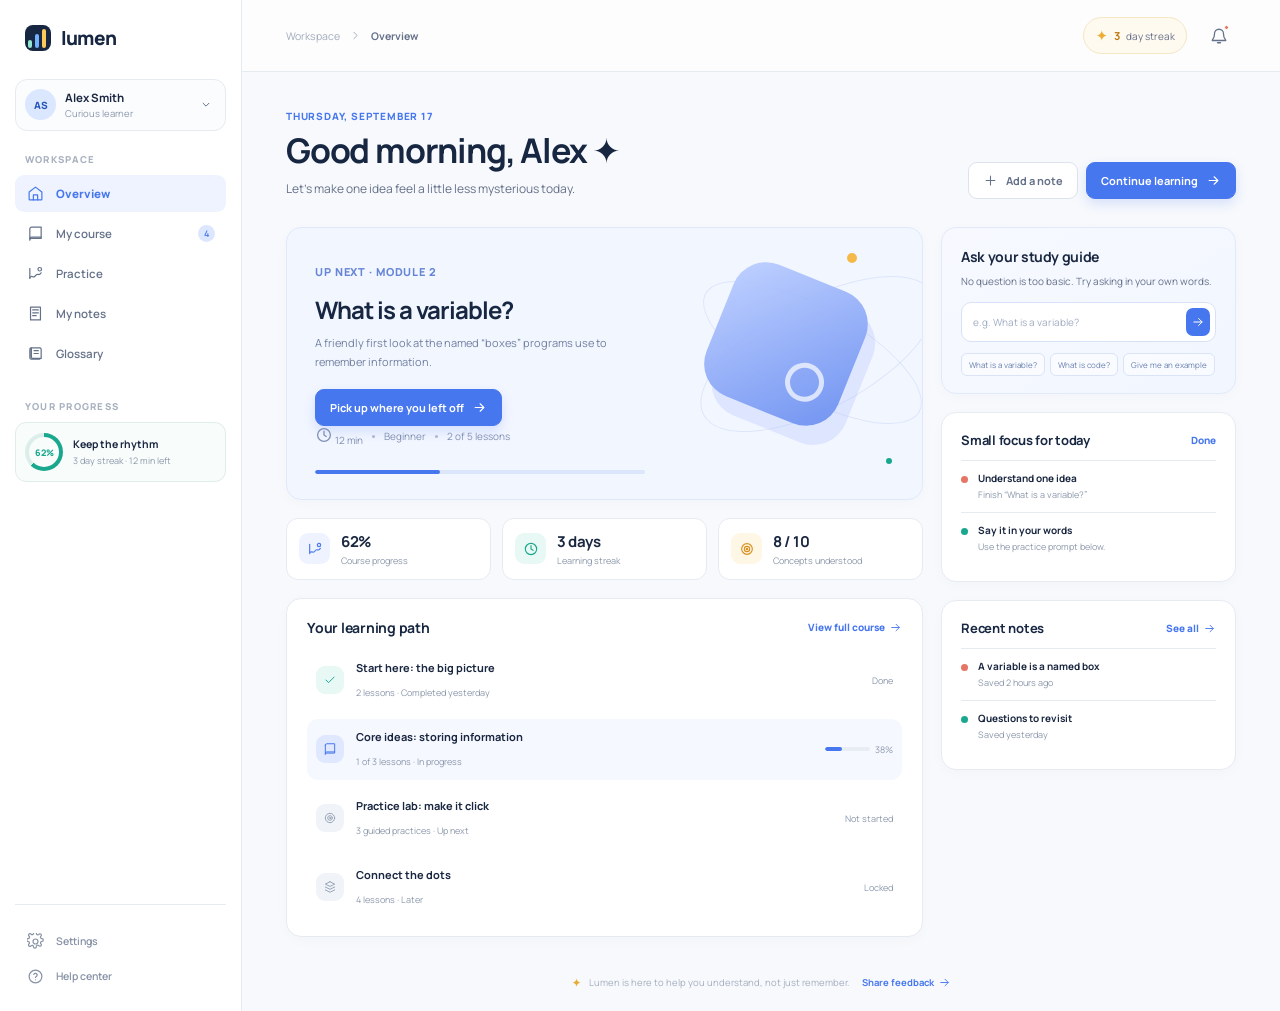
==== index.html @ 864f50c1 "Build beginner-first self study workspace Co-authored-by: arena-agent <297053741+arena-agent@users.n" ====
<!doctype html>
<html lang="en">
  <head>
    <meta charset="UTF-8" />
    <meta name="viewport" content="width=device-width, initial-scale=1.0" />
    <meta name="theme-color" content="#f7f9fc" />
    <title>Lumen — learn with a guide</title>
    <link rel="stylesheet" href="styles.css" />
  </head>
  <body>
    <div class="app-shell">
      <aside class="sidebar" aria-label="Main navigation">
        <div class="brand-row">
          <div class="brand-mark" aria-hidden="true"><span></span><span></span><span></span></div>
          <span class="brand-name">lumen</span>
        </div>

        <div class="profile-chip">
          <div class="avatar">AS</div>
          <div class="profile-copy"><strong>Alex Smith</strong><span>Curious learner</span></div>
          <button class="icon-button tiny" aria-label="Open profile menu"><svg viewBox="0 0 24 24" aria-hidden="true"><path d="m7 9 5 5 5-5"/></svg></button>
        </div>

        <p class="nav-label">Workspace</p>
        <nav class="primary-nav">
          <button class="nav-item active" data-view="home"><span class="nav-icon"><svg viewBox="0 0 24 24" aria-hidden="true"><path d="m3 10 9-7 9 7v10a1 1 0 0 1-1 1H4a1 1 0 0 1-1-1V10Z"/><path d="M9 21v-7h6v7"/></svg></span><span>Overview</span></button>
          <button class="nav-item" data-view="course"><span class="nav-icon"><svg viewBox="0 0 24 24" aria-hidden="true"><path d="M4 5.5A2.5 2.5 0 0 1 6.5 3H20v16H6.5A2.5 2.5 0 0 0 4 21.5v-16Z"/><path d="M4 19.5A2.5 2.5 0 0 1 6.5 17H20"/></svg></span><span>My course</span><span class="nav-count">4</span></button>
          <button class="nav-item" data-view="practice"><span class="nav-icon"><svg viewBox="0 0 24 24" aria-hidden="true"><path d="M4 19V5"/><path d="M4 18c3-5 5 2 8-3s5 2 8-4"/><circle cx="18" cy="6" r="2.5"/></svg></span><span>Practice</span></button>
          <button class="nav-item" data-view="notes"><span class="nav-icon"><svg viewBox="0 0 24 24" aria-hidden="true"><path d="M5 3h14v18H5z"/><path d="M8 7h8M8 11h8M8 15h5"/></svg></span><span>My notes</span></button>
          <button class="nav-item" data-view="glossary"><span class="nav-icon"><svg viewBox="0 0 24 24" aria-hidden="true"><path d="M6 4h12a2 2 0 0 1 2 2v13H8a2 2 0 0 1-2-2V4Z"/><path d="M6 17V4a2 2 0 0 0-2 2v12a2 2 0 0 0 2 2h12M10 8h6M10 12h6"/></svg></span><span>Glossary</span></button>
        </nav>

        <p class="nav-label lower-label">Your progress</p>
        <div class="sidebar-progress">
          <div class="progress-ring small-ring"><span>62%</span></div>
          <div><strong>Keep the rhythm</strong><p>3 day streak · 12 min left</p></div>
        </div>

        <div class="sidebar-bottom">
          <button class="nav-item quiet"><span class="nav-icon"><svg viewBox="0 0 24 24" aria-hidden="true"><path d="M12 15.5a3.5 3.5 0 1 0 0-7 3.5 3.5 0 0 0 0 7Z"/><path d="m19.4 15 .1.1a2 2 0 1 1-2.8 2.8l-.1-.1a2 2 0 0 0-3.4 1.4v.3a2 2 0 1 1-4 0v-.2A2 2 0 0 0 5.8 18l-.1.1a2 2 0 1 1-2.8-2.8L3 15.2A2 2 0 0 0 1.6 12h-.1a2 2 0 1 1 0-4h.2A2 2 0 0 0 3 4.6l-.1-.1A2 2 0 1 1 5.7 1.7l.1.1A2 2 0 0 0 9.2.4V.3a2 2 0 1 1 4 0v.2A2 2 0 0 0 16.6 2l.1-.1a2 2 0 1 1 2.8 2.8l-.1.1A2 2 0 0 0 20.8 8h.2a2 2 0 1 1 0 4h-.2a2 2 0 0 0-1.4 3Z"/></svg></span><span>Settings</span></button>
          <button class="nav-item quiet"><span class="nav-icon"><svg viewBox="0 0 24 24" aria-hidden="true"><circle cx="12" cy="12" r="9"/><path d="M9.6 9a2.5 2.5 0 0 1 4.8 1c0 1.7-2.4 2-2.4 3.3M12 16.6h.01"/></svg></span><span>Help center</span></button>
        </div>
      </aside>

      <main class="main-content">
        <header class="topbar">
          <div class="mobile-brand"><div class="brand-mark" aria-hidden="true"><span></span><span></span><span></span></div><span class="brand-name">lumen</span></div>
          <div class="breadcrumb" id="breadcrumb"><span>Workspace</span><svg viewBox="0 0 24 24" aria-hidden="true"><path d="m9 18 6-6-6-6"/></svg><strong>Overview</strong></div>
          <div class="top-actions">
            <button class="streak-pill" title="Your current streak"><span class="fire">✦</span><strong>3</strong><span>day streak</span></button>
            <button class="icon-button" aria-label="Notifications" id="notificationBtn"><svg viewBox="0 0 24 24" aria-hidden="true"><path d="M18 9a6 6 0 0 0-12 0c0 7-3 7-3 9h18c0-2-3-2-3-9ZM10 21h4"/></svg><i></i></button>
            <button class="mobile-menu icon-button" aria-label="Open navigation"><svg viewBox="0 0 24 24" aria-hidden="true"><path d="M4 6h16M4 12h16M4 18h16"/></svg></button>
          </div>
        </header>

        <div id="viewRoot"></div>

        <footer class="footer-note"><span class="sparkle">✦</span><span>Lumen is here to help you understand, not just remember.</span><button class="text-button" id="feedbackBtn">Share feedback <svg viewBox="0 0 24 24" aria-hidden="true"><path d="m5 12h14m-6-6 6 6-6 6"/></svg></button></footer>
      </main>
    </div>

    <div class="toast" id="toast" role="status" aria-live="polite"></div>
    <div class="modal-backdrop" id="modalBackdrop" aria-hidden="true">
      <section class="modal" role="dialog" aria-modal="true" aria-labelledby="modalTitle">
        <button class="modal-close icon-button" id="modalClose" aria-label="Close dialog"><svg viewBox="0 0 24 24" aria-hidden="true"><path d="m6 6 12 12M18 6 6 18"/></svg></button>
        <div id="modalContent"></div>
      </section>
    </div>
    <script src="app.js"></script>
  </body>
</html>
---- styles.css ----
@import url('https://fonts.googleapis.com/css2?family=DM+Mono:wght@400;500&family=Manrope:wght@400;500;600;700;800&display=swap');

:root {
  --ink: #1a2740;
  --ink-soft: #657189;
  --muted: #8c98ab;
  --line: #e6ebf2;
  --line-strong: #dce3ec;
  --paper: #ffffff;
  --canvas: #f7f9fc;
  --navy: #172641;
  --blue: #4777ef;
  --blue-soft: #eef3ff;
  --teal: #19a88d;
  --teal-soft: #e8f8f4;
  --yellow: #f5b949;
  --yellow-soft: #fff7e6;
  --coral: #e57564;
  --coral-soft: #fff0ed;
  --shadow: 0 13px 40px rgba(30, 48, 84, .07);
}

* { box-sizing: border-box; }
html { min-width: 320px; scroll-behavior: smooth; }
body { margin: 0; color: var(--ink); background: var(--canvas); font-family: 'Manrope', system-ui, -apple-system, BlinkMacSystemFont, 'Segoe UI', sans-serif; -webkit-font-smoothing: antialiased; }
button, input, textarea { font: inherit; }
button { color: inherit; }
button:focus-visible, input:focus-visible, textarea:focus-visible { outline: 3px solid rgba(71, 119, 239, .28); outline-offset: 2px; }
svg { width: 18px; height: 18px; fill: none; stroke: currentColor; stroke-linecap: round; stroke-linejoin: round; stroke-width: 1.7; }

.app-shell { display: flex; min-height: 100vh; }
.sidebar { width: 242px; min-width: 242px; border-right: 1px solid var(--line); background: var(--paper); padding: 25px 15px 18px; display: flex; flex-direction: column; }
.brand-row, .mobile-brand { display: flex; align-items: center; gap: 10px; }
.brand-row { padding: 0 10px; margin-bottom: 28px; }
.brand-mark { width: 26px; height: 26px; display: flex; align-items: end; gap: 3px; padding: 3px; border-radius: 8px; background: var(--navy); }
.brand-mark span { width: 4px; border-radius: 3px; background: #94e4d2; display: block; }
.brand-mark span:nth-child(1) { height: 8px; }
.brand-mark span:nth-child(2) { height: 14px; background: #70b0ff; }
.brand-mark span:nth-child(3) { height: 19px; background: #ffc85a; }
.brand-name { font-size: 19px; font-weight: 800; letter-spacing: -.8px; color: var(--navy); }
.profile-chip { display: flex; align-items: center; gap: 9px; padding: 9px 9px 10px; margin-bottom: 22px; border: 1px solid var(--line); border-radius: 12px; background: #fbfcfe; }
.avatar { display: grid; place-items: center; flex: 0 0 31px; height: 31px; border-radius: 50%; color: #2655b9; font-size: 10px; font-weight: 800; background: #dbe7ff; }
.profile-copy { display: grid; gap: 2px; flex: 1; min-width: 0; }
.profile-copy strong { font-size: 11.5px; white-space: nowrap; }
.profile-copy span { color: var(--muted); font-size: 9.5px; }
.icon-button { width: 35px; height: 35px; display: inline-grid; place-items: center; padding: 0; border: 1px solid var(--line); border-radius: 10px; color: var(--ink-soft); background: var(--paper); cursor: pointer; transition: .2s ease; }
.icon-button:hover { color: var(--blue); border-color: #b9caf2; background: var(--blue-soft); }
.icon-button.tiny { width: 21px; height: 21px; border: 0; background: transparent; }
.icon-button.tiny svg { width: 14px; }
.nav-label { margin: 0 10px 9px; color: #a7b0bf; font-size: 9.5px; font-weight: 800; letter-spacing: .13em; text-transform: uppercase; }
.lower-label { margin-top: 28px; }
.primary-nav { display: grid; gap: 3px; }
.nav-item { width: 100%; display: flex; align-items: center; gap: 11px; border: 0; border-radius: 9px; padding: 10px 11px; background: transparent; color: var(--ink-soft); cursor: pointer; font-size: 11.5px; font-weight: 600; text-align: left; transition: .2s ease; }
.nav-item:hover { color: var(--ink); background: #f4f7fb; }
.nav-item.active { color: var(--blue); background: var(--blue-soft); font-weight: 800; }
.nav-icon { display: inline-grid; place-items: center; width: 19px; color: currentColor; }
.nav-icon svg { width: 17px; height: 17px; }
.nav-count { margin-left: auto; padding: 2px 6px; border-radius: 100px; color: var(--blue); background: #dce7ff; font-size: 9px; }
.sidebar-progress { display: flex; align-items: center; gap: 10px; padding: 10px 9px; border: 1px solid #e0eee9; border-radius: 11px; background: #f8fcfb; }
.sidebar-progress strong { display: block; margin-bottom: 3px; font-size: 10.5px; }
.sidebar-progress p { margin: 0; color: var(--muted); font-size: 9px; }
.progress-ring { display: grid; place-items: center; flex: 0 0 auto; border-radius: 50%; background: conic-gradient(var(--teal) 62%, #dceee9 0); position: relative; }
.progress-ring::after { content: ''; position: absolute; inset: 4px; border-radius: 50%; background: #f8fcfb; }
.progress-ring span { z-index: 1; color: var(--teal); font-size: 9px; font-weight: 800; }
.small-ring { width: 38px; height: 38px; }
.sidebar-bottom { display: grid; gap: 2px; margin-top: auto; padding-top: 20px; border-top: 1px solid var(--line); }
.nav-item.quiet { padding-block: 8px; color: #8792a5; font-size: 10.5px; }

.main-content { min-width: 0; flex: 1; }
.topbar { height: 72px; padding: 0 44px; border-bottom: 1px solid var(--line); background: rgba(255,255,255,.74); display: flex; align-items: center; justify-content: space-between; }
.mobile-brand { display: none; }
.breadcrumb { display: flex; align-items: center; gap: 9px; color: #a0abba; font-size: 10.5px; }
.breadcrumb svg { width: 13px; height: 13px; }
.breadcrumb strong { color: var(--ink-soft); font-weight: 700; }
.top-actions { display: flex; align-items: center; gap: 14px; }
.streak-pill { display: flex; align-items: center; gap: 6px; padding: 7px 11px; border: 1px solid #f5e6c4; border-radius: 100px; color: var(--ink-soft); background: #fffaf0; font-size: 10px; cursor: pointer; }
.streak-pill strong { color: #bc7a14; font-size: 11px; }
.fire { color: #edae36; font-size: 15px; }
.top-actions .icon-button { position: relative; border: 0; background: transparent; }
.top-actions .icon-button i { position: absolute; top: 7px; right: 7px; width: 5px; height: 5px; border-radius: 50%; border: 1.5px solid var(--paper); background: var(--coral); }
.mobile-menu { display: none !important; }

#viewRoot { width: 100%; max-width: 1450px; margin: 0 auto; padding: 37px 44px 10px; }
.page-head { display: flex; align-items: end; justify-content: space-between; gap: 20px; margin-bottom: 28px; }
.eyebrow { margin: 0 0 8px; color: var(--blue); font-size: 10px; font-weight: 800; letter-spacing: .08em; text-transform: uppercase; }
h1 { margin: 0; color: var(--navy); font-size: clamp(26px, 3vw, 34px); letter-spacing: -1.2px; line-height: 1.15; }
.subhead { margin: 9px 0 0; color: var(--ink-soft); font-size: 12px; line-height: 1.7; }
.page-actions { display: flex; gap: 8px; }
.btn { display: inline-flex; align-items: center; justify-content: center; gap: 8px; padding: 10px 14px; border: 1px solid var(--line-strong); border-radius: 9px; color: var(--ink-soft); background: var(--paper); cursor: pointer; font-size: 11px; font-weight: 700; transition: .2s ease; }
.btn svg { width: 15px; height: 15px; }
.btn:hover { border-color: #b9caf2; color: var(--blue); background: var(--blue-soft); }
.btn.primary { color: #fff; border-color: var(--blue); background: var(--blue); box-shadow: 0 5px 12px rgba(71,119,239,.18); }
.btn.primary:hover { border-color: #3563d3; background: #3563d3; color: #fff; }
.btn.teal { color: #fff; border-color: var(--teal); background: var(--teal); }
.btn.small { padding: 8px 11px; font-size: 10px; }

.dashboard-grid { display: grid; grid-template-columns: minmax(0, 1fr) 295px; gap: 18px; align-items: start; }
.main-column, .side-column { min-width: 0; display: grid; gap: 18px; }
.panel { border: 1px solid var(--line); border-radius: 15px; background: var(--paper); box-shadow: 0 3px 14px rgba(30, 48, 84, .025); }
.continue-card { min-height: 235px; display: flex; position: relative; overflow: hidden; padding: 25px 28px; background: #f2f6ff; border-color: #e0e9fc; }
.continue-copy { position: relative; z-index: 1; max-width: 57%; }
.continue-copy .eyebrow { color: #6686d5; margin-bottom: 14px; }
.continue-copy h2 { max-width: 390px; margin: 0; color: var(--navy); font-size: 24px; letter-spacing: -1px; line-height: 1.2; }
.continue-copy p { max-width: 370px; margin: 10px 0 18px; color: #7180a0; font-size: 11px; line-height: 1.65; }
.lesson-meta { display: flex; flex-wrap: wrap; align-items: center; gap: 9px; color: #8090b3; font-size: 10px; }
.lesson-meta .dot { width: 3px; height: 3px; border-radius: 50%; background: #aab8d4; }
.continue-art { position: absolute; right: 0; top: 0; bottom: 0; width: 40%; overflow: hidden; }
.continue-art .orbit { position: absolute; border: 1px solid rgba(92, 131, 215, .14); border-radius: 50%; transform: rotate(-28deg); }
.orbit.one { width: 260px; height: 110px; right: -26px; top: 71px; }
.orbit.two { width: 245px; height: 91px; right: -13px; top: 79px; transform: rotate(29deg); }
.continue-art .shape { position: absolute; width: 142px; height: 142px; top: 45px; right: 65px; border-radius: 35px; background: linear-gradient(135deg, #b7caff 8%, #688df1 100%); opacity: .93; transform: rotate(22deg); box-shadow: 14px 15px 0 rgba(152, 177, 250, .24); }
.continue-art .shape::after { content: ''; position: absolute; width: 29px; height: 29px; right: 20px; bottom: 23px; border: 5px solid #f2f6ff; border-radius: 50%; opacity: .8; }
.continue-art .dot { position: absolute; border-radius: 50%; background: var(--yellow); }
.continue-art .dot.a { width: 10px; height: 10px; top: 25px; right: 65px; }
.continue-art .dot.b { width: 6px; height: 6px; bottom: 35px; right: 30px; background: var(--teal); }
.progress-bar { height: 4px; margin-top: 23px; overflow: hidden; border-radius: 9px; background: #dce6fb; }
.progress-bar span { display: block; width: 38%; height: 100%; border-radius: inherit; background: var(--blue); }

.section-heading { display: flex; align-items: center; justify-content: space-between; margin-bottom: 13px; }
.section-heading h2 { margin: 0; color: var(--navy); font-size: 14px; letter-spacing: -.25px; }
.section-heading .text-button { font-size: 10px; }
.text-button { display: inline-flex; align-items: center; gap: 4px; padding: 0; border: 0; color: var(--blue); background: transparent; cursor: pointer; font-size: 10px; font-weight: 800; }
.text-button:hover { color: #254da9; }
.text-button svg { width: 13px; height: 13px; }
.stat-row { display: grid; grid-template-columns: repeat(3, 1fr); gap: 11px; }
.stat-card { display: flex; align-items: center; gap: 11px; padding: 12px; border: 1px solid var(--line); border-radius: 12px; background: var(--paper); }
.stat-icon { width: 31px; height: 31px; display: grid; place-items: center; flex: 0 0 auto; border-radius: 9px; color: var(--blue); background: var(--blue-soft); }
.stat-icon svg { width: 16px; height: 16px; }
.stat-card:nth-child(2) .stat-icon { color: var(--teal); background: var(--teal-soft); }
.stat-card:nth-child(3) .stat-icon { color: #d69121; background: var(--yellow-soft); }
.stat-card strong { display: block; font-size: 15px; letter-spacing: -.4px; }
.stat-card span { display: block; margin-top: 2px; color: var(--muted); font-size: 9px; }

.path-panel { padding: 19px 20px 18px; }
.module-list { display: grid; gap: 8px; }
.module-row { display: flex; align-items: center; gap: 12px; padding: 10px 9px; border-radius: 11px; transition: .2s ease; cursor: pointer; }
.module-row:hover { background: #f7f9fc; }
.module-row.current { background: #f6f8ff; }
.module-marker { width: 28px; height: 28px; display: grid; place-items: center; flex: 0 0 auto; border-radius: 9px; color: #98a4b8; background: #f0f3f7; }
.module-marker svg { width: 14px; height: 14px; }
.module-row.complete .module-marker { color: var(--teal); background: var(--teal-soft); }
.module-row.current .module-marker { color: var(--blue); background: #dfe8ff; }
.module-info { min-width: 0; flex: 1; }
.module-info strong { display: block; margin-bottom: 4px; font-size: 11px; }
.module-info span { color: var(--muted); font-size: 9px; }
.module-state { display: flex; align-items: center; gap: 5px; color: var(--muted); font-size: 9px; }
.module-state .mini-line { width: 45px; height: 4px; overflow: hidden; border-radius: 5px; background: #e8edf4; }
.module-state .mini-line span { display: block; height: 100%; border-radius: inherit; background: var(--blue); }

.ask-card { padding: 19px 19px 17px; border-color: #e2e9fa; background: linear-gradient(145deg, #f7f9ff, #f1f6ff); }
.ask-card h2 { margin: 0; font-size: 14px; letter-spacing: -.35px; }
.ask-card p { margin: 7px 0 13px; color: var(--ink-soft); font-size: 10px; line-height: 1.6; }
.ask-form { display: flex; align-items: center; gap: 7px; padding: 5px 5px 5px 11px; border: 1px solid #d8e2f7; border-radius: 10px; background: var(--paper); }
.ask-form input { width: 100%; min-width: 0; padding: 4px 0; border: 0; outline: 0; color: var(--ink); background: transparent; font-size: 10px; }
.ask-form input::placeholder { color: #a0acc1; }
.ask-form button { width: 28px; height: 28px; display: grid; place-items: center; padding: 0; border: 0; border-radius: 7px; color: #fff; background: var(--blue); cursor: pointer; }
.ask-form button svg { width: 14px; height: 14px; }
.suggested { display: flex; flex-wrap: wrap; gap: 5px; margin-top: 11px; }
.suggested button { padding: 5px 7px; border: 1px solid #dbe4f7; border-radius: 6px; color: #6980ae; background: rgba(255,255,255,.5); cursor: pointer; font-size: 8px; }
.suggested button:hover { border-color: #b9caf2; color: var(--blue); }

.focus-panel { padding: 18px 19px; }
.focus-panel .section-heading { margin-bottom: 11px; }
.focus-panel .section-heading h2 { font-size: 13px; }
.focus-item { display: flex; gap: 10px; padding: 10px 0; border-top: 1px solid var(--line); }
.focus-item:first-of-type { border-top: 0; }
.focus-bullet { width: 7px; height: 7px; flex: 0 0 auto; margin-top: 5px; border-radius: 50%; background: var(--coral); }
.focus-item:nth-of-type(3) .focus-bullet { background: var(--teal); }
.focus-item strong { display: block; font-size: 10px; }
.focus-item p { margin: 3px 0 0; color: var(--muted); font-size: 9px; line-height: 1.5; }

.footer-note { display: flex; align-items: center; justify-content: center; gap: 7px; margin: 27px 0 20px; color: #a4afbf; font-size: 9.5px; }
.sparkle { color: #e9ab35; font-size: 12px; }
.footer-note .text-button { margin-left: 6px; font-size: 9.5px; font-weight: 700; }

/* Course view */
.course-overview { display: grid; grid-template-columns: minmax(0, 1fr) 255px; gap: 18px; }
.course-hero { display: flex; flex-direction: column; justify-content: space-between; min-height: 183px; padding: 24px 27px; overflow: hidden; position: relative; background: var(--navy); border: 0; }
.course-hero::after { content: ''; position: absolute; width: 270px; height: 270px; top: -135px; right: -46px; border: 1px solid rgba(171, 199, 255, .15); border-radius: 50%; box-shadow: 0 0 0 28px rgba(171,199,255,.045), 0 0 0 57px rgba(171,199,255,.035); }
.course-hero h2 { position: relative; z-index: 1; max-width: 410px; margin: 0; color: #fff; font-size: 23px; letter-spacing: -.8px; }
.course-hero p { position: relative; z-index: 1; max-width: 440px; margin: 9px 0 0; color: #b0bdd4; font-size: 10.5px; line-height: 1.65; }
.course-hero .eyebrow { position: relative; z-index: 1; color: #a7c0ff; }
.course-hero .progress-bar { position: relative; z-index: 1; width: 225px; margin: 19px 0 0; background: #33425f; }
.course-hero .progress-bar span { width: 62%; background: #78d8c1; }
.course-hero .course-percent { position: absolute; z-index: 1; bottom: 25px; right: 27px; color: #a8b8d3; font-family: 'DM Mono', monospace; font-size: 11px; }
.course-stats { display: grid; gap: 9px; }
.course-stat { display: flex; align-items: center; justify-content: space-between; padding: 14px 15px; }
.course-stat span { color: var(--muted); font-size: 9.5px; }
.course-stat strong { display: block; margin-top: 3px; font-size: 14px; }
.course-stat svg { width: 17px; height: 17px; color: var(--blue); }
.course-stat:nth-child(2) svg { color: var(--teal); }
.course-map { margin-top: 18px; padding: 21px; }
.course-map .section-heading { margin-bottom: 18px; }
.map-module { position: relative; display: grid; grid-template-columns: 36px minmax(0,1fr) auto; align-items: center; gap: 13px; min-height: 75px; padding: 12px 14px; border-top: 1px solid var(--line); cursor: pointer; }
.map-module:first-of-type { border-top: 0; }
.map-module:hover { background: #fbfcfe; }
.map-number { width: 30px; height: 30px; display: grid; place-items: center; border-radius: 50%; color: #9da8b9; background: #f1f4f8; font-size: 10px; font-weight: 800; }
.map-module.done .map-number { color: var(--teal); background: var(--teal-soft); }
.map-module.active .map-number { color: var(--blue); background: var(--blue-soft); box-shadow: 0 0 0 4px #f3f6ff; }
.map-module strong { display: block; font-size: 11px; }
.map-module p { margin: 4px 0 0; color: var(--muted); font-size: 9px; }
.map-module .module-tag { padding: 5px 7px; border-radius: 6px; color: var(--muted); background: #f5f7fa; font-size: 8px; }
.map-module.done .module-tag { color: #238773; background: var(--teal-soft); }
.map-module.active .module-tag { color: var(--blue); background: var(--blue-soft); }

/* Practice */
.practice-grid { display: grid; grid-template-columns: minmax(0, 1fr) 295px; gap: 18px; align-items: start; }
.practice-intro { padding: 24px 26px; min-height: 151px; background: linear-gradient(120deg, #f0fbf8, #f7fcfb); border-color: #dff0eb; }
.practice-intro h2 { margin: 0; font-size: 20px; letter-spacing: -.7px; }
.practice-intro p { max-width: 510px; margin: 8px 0 17px; color: var(--ink-soft); font-size: 10.5px; line-height: 1.65; }
.practice-intro .session-badge { display: inline-flex; align-items: center; gap: 6px; color: #238773; font-size: 10px; font-weight: 800; }
.session-badge span { width: 7px; height: 7px; border-radius: 50%; background: var(--teal); }
.practice-list { padding: 19px 20px; }
.training-card { display: flex; gap: 13px; align-items: center; padding: 15px 5px; border-top: 1px solid var(--line); }
.training-card:first-of-type { border-top: 0; }
.training-icon { width: 38px; height: 38px; display: grid; place-items: center; flex: 0 0 auto; border-radius: 11px; color: var(--blue); background: var(--blue-soft); }
.training-card:nth-child(3) .training-icon { color: #d69121; background: var(--yellow-soft); }
.training-card:nth-child(4) .training-icon { color: var(--coral); background: var(--coral-soft); }
.training-icon svg { width: 18px; height: 18px; }
.training-copy { flex: 1; min-width: 0; }
.training-copy strong { display: block; font-size: 11px; }
.training-copy p { margin: 4px 0 0; color: var(--muted); font-size: 9px; }
.training-card .btn { white-space: nowrap; }
.practice-side { display: grid; gap: 18px; }
.week-card, .tip-card { padding: 19px; }
.week-card .section-heading { margin-bottom: 16px; }
.week-days { display: flex; justify-content: space-between; }
.week-day { display: grid; justify-items: center; gap: 7px; color: var(--muted); font-size: 8px; }
.week-day b { width: 25px; height: 25px; display: grid; place-items: center; border-radius: 50%; color: var(--ink-soft); background: #f2f4f8; font-size: 9px; }
.week-day.done b { color: #258b78; background: var(--teal-soft); }
.week-day.today b { color: #fff; background: var(--blue); box-shadow: 0 0 0 4px #e8eeff; }
.week-day.today { color: var(--blue); font-weight: 800; }
.tip-card { background: #fffaf0; border-color: #f7ebd0; }
.tip-card .tip-label { color: #d29120; font-size: 9px; font-weight: 800; text-transform: uppercase; letter-spacing: .1em; }
.tip-card p { margin: 9px 0 0; color: #806a45; font-size: 10px; line-height: 1.6; }

/* Notes and glossary */
.resource-layout { display: grid; grid-template-columns: minmax(0, 1fr) 295px; gap: 18px; align-items: start; }
.notes-panel { padding: 20px 21px; }
.notes-toolbar { display: flex; align-items: center; justify-content: space-between; gap: 12px; padding-bottom: 16px; border-bottom: 1px solid var(--line); }
.search-field { display: flex; align-items: center; gap: 7px; min-width: 190px; padding: 8px 10px; border: 1px solid var(--line); border-radius: 8px; color: var(--muted); background: #fbfcfe; }
.search-field svg { width: 14px; height: 14px; }
.search-field input { width: 100%; border: 0; outline: 0; background: transparent; color: var(--ink); font-size: 10px; }
.note-entry { padding: 18px 5px; border-bottom: 1px solid var(--line); cursor: pointer; }
.note-entry:last-child { border-bottom: 0; }
.note-entry:hover h3 { color: var(--blue); }
.note-entry .note-tag { display: inline-block; margin-bottom: 8px; padding: 4px 6px; border-radius: 5px; color: #6880aa; background: var(--blue-soft); font-size: 8px; font-weight: 800; }
.note-entry h3 { margin: 0; font-size: 13px; transition: .2s ease; }
.note-entry p { margin: 6px 0 0; color: var(--ink-soft); font-size: 10px; line-height: 1.65; }
.note-entry small { display: block; margin-top: 9px; color: var(--muted); font-size: 8px; }
.resource-side { display: grid; gap: 18px; }
.mini-card { padding: 18px 19px; }
.mini-card h2 { margin: 0; font-size: 13px; }
.mini-card p { color: var(--ink-soft); font-size: 10px; line-height: 1.6; }
.checklist { display: grid; gap: 9px; margin-top: 14px; }
.check-row { display: flex; gap: 8px; align-items: center; color: var(--ink-soft); font-size: 10px; }
.check-row i { width: 15px; height: 15px; display: grid; place-items: center; border: 1px solid var(--line-strong); border-radius: 4px; color: transparent; font-style: normal; }
.check-row.done i { border-color: #b8e6dc; color: var(--teal); background: var(--teal-soft); }
.glossary-list { display: grid; grid-template-columns: repeat(2, minmax(0,1fr)); gap: 10px; }
.term-card { min-height: 95px; padding: 15px; border: 1px solid var(--line); border-radius: 11px; background: #fff; cursor: pointer; transition: .2s ease; }
.term-card:hover { transform: translateY(-2px); border-color: #bdd0fa; box-shadow: var(--shadow); }
.term-card h3 { margin: 0; color: var(--navy); font-size: 12px; }
.term-card p { margin: 7px 0 0; color: var(--ink-soft); font-size: 9.5px; line-height: 1.55; }
.term-card .term-type { display: block; margin-top: 9px; color: #a0aabd; font-family: 'DM Mono', monospace; font-size: 8px; }

/* Lesson */
.lesson-page { max-width: 1050px; margin: 0 auto; }
.lesson-top { display: flex; align-items: center; justify-content: space-between; margin-bottom: 25px; }
.back-link { display: inline-flex; align-items: center; gap: 6px; border: 0; color: var(--ink-soft); background: transparent; cursor: pointer; font-size: 10px; font-weight: 700; }
.back-link:hover { color: var(--blue); }
.back-link svg { width: 14px; height: 14px; }
.lesson-progress { display: flex; align-items: center; gap: 9px; color: var(--muted); font-size: 9px; }
.lesson-progress .progress-bar { width: 105px; height: 5px; margin: 0; background: #e5eaf2; }
.lesson-progress .progress-bar span { width: 42%; }
.lesson-heading { max-width: 710px; margin: 0 auto 26px; }
.lesson-heading .eyebrow { color: var(--teal); }
.lesson-heading h1 { font-size: 31px; }
.lesson-heading .subhead { font-size: 12px; }
.lesson-layout { display: grid; grid-template-columns: minmax(0, 1fr) 245px; gap: 19px; align-items: start; }
.lesson-content { padding: 26px 30px 31px; }
.concept-callout { display: flex; gap: 13px; padding: 15px 16px; border: 1px solid #dae9ff; border-radius: 11px; background: #f5f8ff; }
.callout-icon { width: 29px; height: 29px; display: grid; place-items: center; flex: 0 0 auto; border-radius: 8px; color: var(--blue); background: #dce7ff; }
.callout-icon svg { width: 15px; height: 15px; }
.concept-callout strong { display: block; margin-bottom: 4px; color: #365da9; font-size: 11px; }
.concept-callout p { margin: 0; color: #6d80ac; font-size: 10px; line-height: 1.6; }
.lesson-content h2 { margin: 27px 0 9px; font-size: 18px; letter-spacing: -.5px; }
.lesson-content h3 { margin: 22px 0 8px; font-size: 13px; }
.lesson-content > p { margin: 0; color: var(--ink-soft); font-size: 11px; line-height: 1.8; }
.analogy-box { margin: 15px 0 20px; padding: 17px 18px; border-left: 3px solid var(--yellow); border-radius: 0 10px 10px 0; background: var(--yellow-soft); }
.analogy-box strong { color: #a97018; font-size: 11px; }
.analogy-box p { margin: 5px 0 0; color: #806a45; font-size: 10.5px; line-height: 1.65; }
.code-example { overflow: hidden; margin-top: 13px; border-radius: 10px; background: #1d2b44; }
.code-top { display: flex; align-items: center; gap: 5px; padding: 9px 12px; border-bottom: 1px solid #34445f; color: #92a0b8; font-size: 9px; }
.code-top i { width: 6px; height: 6px; border-radius: 50%; background: #ff7c69; }
.code-top i:nth-child(2) { background: #f5c05a; }
.code-top i:nth-child(3) { background: #73d5b8; margin-right: 4px; }
.code-example pre { margin: 0; padding: 16px; overflow-x: auto; color: #dce6fa; font-family: 'DM Mono', monospace; font-size: 10px; line-height: 1.8; }
.code-example .purple { color: #c5a8ff; }.code-example .green { color: #78d6ba; }.code-example .blue { color: #8eb7ff; }.code-example .orange { color: #f6c778; }
.guided-box { margin-top: 25px; padding: 20px; border: 1px solid #e0eee9; border-radius: 12px; background: #f8fcfb; }
.guided-box .step-label { color: var(--teal); font-size: 9px; font-weight: 800; letter-spacing: .09em; text-transform: uppercase; }
.guided-box h3 { margin: 7px 0 7px; font-size: 15px; }
.guided-box p { margin: 0; color: var(--ink-soft); font-size: 10px; line-height: 1.65; }
.choice-row { display: flex; flex-wrap: wrap; gap: 8px; margin-top: 14px; }
.choice { padding: 9px 12px; border: 1px solid #d6e7e2; border-radius: 8px; color: #568276; background: #fff; cursor: pointer; font-size: 10px; font-weight: 700; }
.choice:hover { border-color: #87cdbd; background: #effaf7; }
.choice.correct { border-color: #82d0be; color: #258773; background: #e5f8f3; }
.choice.wrong { border-color: #f2bbb1; color: #bb5a4a; background: #fff0ed; }
.feedback { display: none; gap: 8px; margin-top: 13px; padding: 10px; border-radius: 8px; color: #397b6e; background: #e6f7f3; font-size: 9.5px; line-height: 1.55; }
.feedback.visible { display: flex; }
.feedback svg { width: 14px; height: 14px; flex: 0 0 auto; }
.lesson-aside { display: grid; gap: 13px; }
.lesson-side-card { padding: 17px; }
.lesson-side-card h2 { margin: 0 0 13px; font-size: 12px; }
.contents-list { display: grid; gap: 11px; }
.contents-list li { display: flex; gap: 8px; align-items: start; color: var(--muted); font-size: 9.5px; line-height: 1.45; }
.contents-list { list-style: none; padding: 0; margin: 0; }
.contents-list li::before { content: ''; width: 5px; height: 5px; flex: 0 0 auto; margin-top: 4px; border-radius: 50%; background: #dce2eb; }
.contents-list li.active { color: var(--blue); font-weight: 800; }.contents-list li.active::before { background: var(--blue); }
.save-note { width: 100%; }
.hint-card { padding: 17px; border-color: #f4e4c5; background: #fffaf1; }
.hint-card strong { display: block; color: #b47b21; font-size: 10px; }
.hint-card p { margin: 6px 0 12px; color: #856f4a; font-size: 9px; line-height: 1.6; }
.lesson-next { display: flex; justify-content: flex-end; margin-top: 18px; }

/* modal / toast */
.modal-backdrop { position: fixed; inset: 0; z-index: 20; display: grid; place-items: center; padding: 20px; opacity: 0; visibility: hidden; background: rgba(18, 30, 51, .34); transition: .2s ease; }
.modal-backdrop.open { opacity: 1; visibility: visible; }
.modal { position: relative; width: min(500px, 100%); max-height: 90vh; overflow: auto; padding: 28px; border: 1px solid var(--line); border-radius: 16px; background: var(--paper); box-shadow: 0 22px 80px rgba(18, 30, 51, .2); transform: translateY(10px); transition: .2s ease; }
.modal-backdrop.open .modal { transform: translateY(0); }
.modal-close { position: absolute; top: 14px; right: 14px; border: 0; }
.modal h2 { margin: 0 35px 9px 0; font-size: 20px; letter-spacing: -.6px; }
.modal p { margin: 8px 0; color: var(--ink-soft); font-size: 11px; line-height: 1.7; }
.modal .modal-eyebrow { margin: 0 0 9px; color: var(--blue); font-size: 9px; font-weight: 800; letter-spacing: .11em; text-transform: uppercase; }
.modal textarea { width: 100%; min-height: 110px; resize: vertical; margin: 14px 0; padding: 11px; border: 1px solid var(--line-strong); border-radius: 9px; color: var(--ink); outline: none; font-size: 11px; line-height: 1.5; }
.modal textarea:focus { border-color: #9db7f6; box-shadow: 0 0 0 3px #edf2ff; }
.modal-actions { display: flex; justify-content: flex-end; gap: 8px; }
.toast { position: fixed; z-index: 30; left: 50%; bottom: 27px; padding: 11px 16px; border: 1px solid #d4e9e3; border-radius: 9px; color: #2e7769; background: #effaf7; box-shadow: var(--shadow); font-size: 10px; font-weight: 700; opacity: 0; pointer-events: none; transform: translate(-50%, 10px); transition: .25s ease; }
.toast.show { opacity: 1; transform: translate(-50%, 0); }
.empty-state { display: grid; place-items: center; min-height: 300px; padding: 30px; text-align: center; }
.empty-state .empty-icon { width: 48px; height: 48px; display: grid; place-items: center; margin-bottom: 14px; border-radius: 14px; color: var(--blue); background: var(--blue-soft); }
.empty-state h2 { margin: 0 0 7px; font-size: 17px; }.empty-state p { max-width: 340px; margin: 0 0 18px; color: var(--ink-soft); font-size: 10px; line-height: 1.6; }

@media (max-width: 1050px) {
  .sidebar { width: 214px; min-width: 214px; }
  .topbar, #viewRoot { padding-left: 28px; padding-right: 28px; }
  .dashboard-grid, .practice-grid, .resource-layout { grid-template-columns: minmax(0, 1fr) 255px; }
  .continue-copy { max-width: 64%; }
  .continue-art { width: 35%; opacity: .72; }
}
@media (max-width: 820px) {
  .sidebar { position: fixed; z-index: 15; inset: 0 auto 0 0; width: 245px; min-width: 245px; box-shadow: 12px 0 35px rgba(18,30,51,.14); transform: translateX(-105%); transition: transform .25s ease; }
  body.nav-open::after { content: ''; position: fixed; z-index: 10; inset: 0; background: rgba(18,30,51,.25); }
  body.nav-open .sidebar { transform: translateX(0); }
  .topbar { height: 64px; padding: 0 20px; }
  .mobile-brand { display: flex; }.breadcrumb { display: none; }
  .mobile-menu { display: inline-grid !important; }
  #viewRoot { padding: 29px 20px 10px; }
  .dashboard-grid, .practice-grid, .resource-layout, .course-overview, .lesson-layout { grid-template-columns: 1fr; }
  .side-column, .practice-side, .resource-side { grid-template-columns: repeat(2, minmax(0, 1fr)); }
  .ask-card { grid-column: 1 / -1; }.course-stats { grid-template-columns: repeat(3, 1fr); }.lesson-aside { grid-template-columns: repeat(2, minmax(0,1fr)); }
  .lesson-aside .hint-card { grid-column: 1 / -1; }
}
@media (max-width: 580px) {
  .top-actions { gap: 4px; }.streak-pill span:not(.fire), .streak-pill strong { display: none; }.streak-pill { padding: 5px 8px; border: 0; background: transparent; }
  #viewRoot { padding: 24px 15px 5px; }.page-head { display: block; margin-bottom: 21px; }.page-actions { margin-top: 14px; }
  h1 { font-size: 27px; }.subhead { font-size: 11px; }
  .continue-card { min-height: 286px; padding: 21px; }.continue-copy { max-width: 84%; }.continue-copy h2 { font-size: 21px; }.continue-art { width: 45%; top: auto; height: 125px; opacity: .5; }.continue-art .shape { width: 100px; height: 100px; top: 19px; right: 30px; border-radius: 26px; }.orbit.one { top: 61px; }.orbit.two { top: 63px; }
  .stat-row { gap: 7px; }.stat-card { display: block; padding: 10px; }.stat-icon { margin-bottom: 8px; }.stat-card strong { font-size: 14px; }.stat-card span { font-size: 8px; }
  .path-panel, .ask-card, .focus-panel { padding: 16px; }.module-state { display: none; }
  .side-column, .practice-side, .resource-side, .lesson-aside { grid-template-columns: 1fr; }.ask-card, .lesson-aside .hint-card { grid-column: auto; }
  .footer-note { flex-wrap: wrap; margin-top: 22px; }.footer-note .text-button { margin-left: 0; }
  .course-hero { min-height: 220px; padding: 21px; }.course-hero .course-percent { bottom: 22px; right: 21px; }.course-stats { grid-template-columns: 1fr; }.course-map { padding: 16px 10px; }.map-module { grid-template-columns: 30px minmax(0,1fr); padding-inline: 7px; }.map-module .module-tag { grid-column: 2; justify-self: start; margin-top: -5px; }
  .practice-intro { padding: 20px; }.practice-list { padding: 16px; }.training-card { align-items: start; }.training-card .btn { padding: 7px 8px; font-size: 9px; }
  .notes-toolbar { align-items: stretch; flex-direction: column; }.search-field { min-width: 0; }.glossary-list { grid-template-columns: 1fr; }
  .lesson-heading h1 { font-size: 27px; }.lesson-content { padding: 21px 18px 23px; }.lesson-top { margin-bottom: 21px; }.lesson-progress .progress-bar { width: 70px; }
}
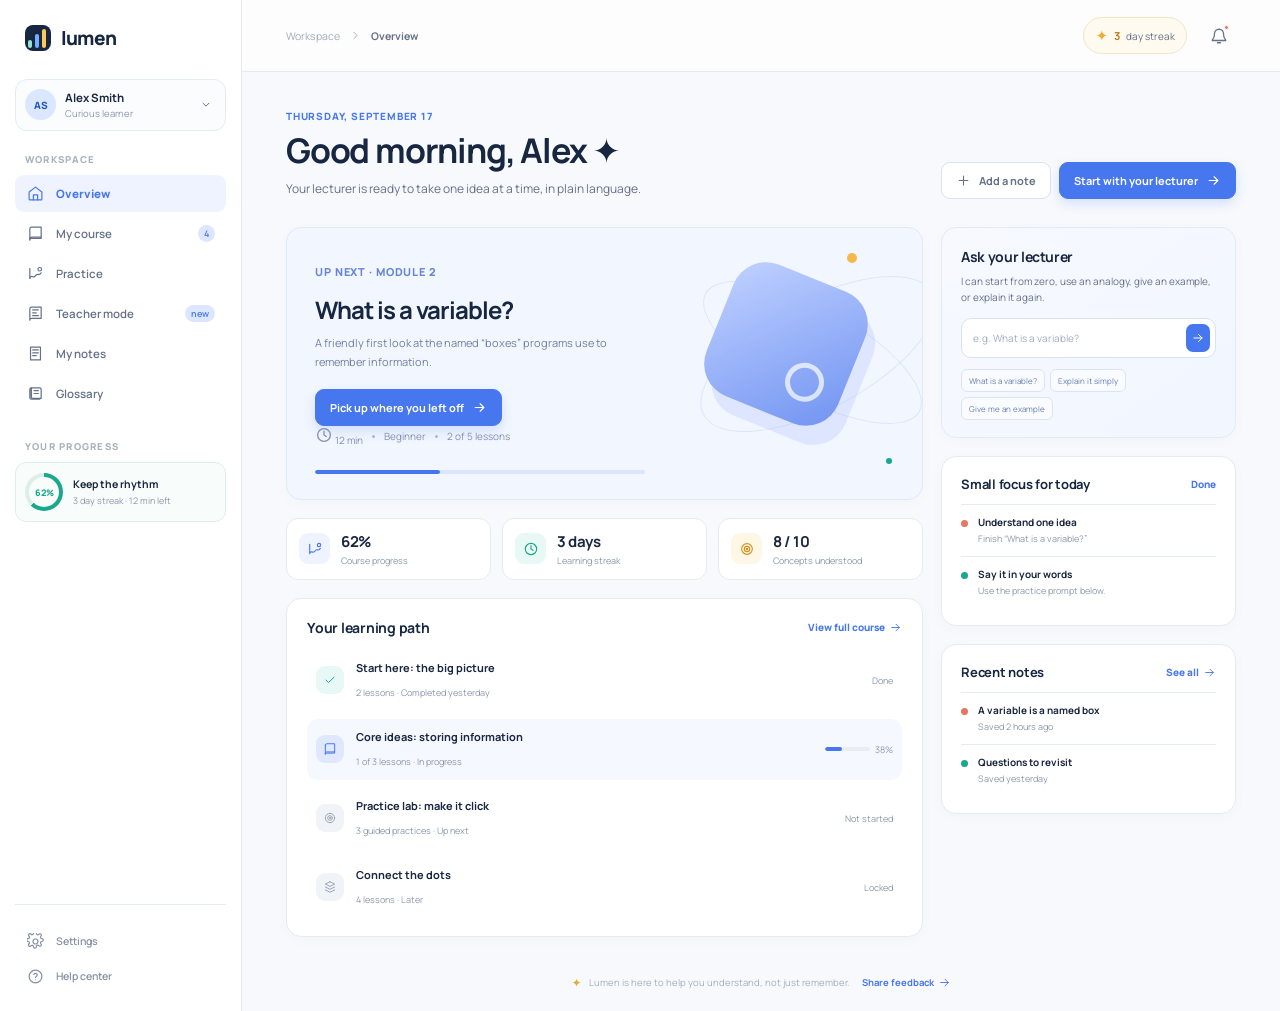
==== commit 6b76729b: "Add lecturer-led teaching mode Co-authored-by: arena-agent <297053741+arena-agent@users.noreply.gith" ====
--- a/index.html
+++ b/index.html
@@ -26,6 +26,7 @@
           <button class="nav-item active" data-view="home"><span class="nav-icon"><svg viewBox="0 0 24 24" aria-hidden="true"><path d="m3 10 9-7 9 7v10a1 1 0 0 1-1 1H4a1 1 0 0 1-1-1V10Z"/><path d="M9 21v-7h6v7"/></svg></span><span>Overview</span></button>
           <button class="nav-item" data-view="course"><span class="nav-icon"><svg viewBox="0 0 24 24" aria-hidden="true"><path d="M4 5.5A2.5 2.5 0 0 1 6.5 3H20v16H6.5A2.5 2.5 0 0 0 4 21.5v-16Z"/><path d="M4 19.5A2.5 2.5 0 0 1 6.5 17H20"/></svg></span><span>My course</span><span class="nav-count">4</span></button>
           <button class="nav-item" data-view="practice"><span class="nav-icon"><svg viewBox="0 0 24 24" aria-hidden="true"><path d="M4 19V5"/><path d="M4 18c3-5 5 2 8-3s5 2 8-4"/><circle cx="18" cy="6" r="2.5"/></svg></span><span>Practice</span></button>
+          <button class="nav-item" data-view="teacher"><span class="nav-icon"><svg viewBox="0 0 24 24" aria-hidden="true"><path d="M4 5.5A2.5 2.5 0 0 1 6.5 3H20v16H6.5A2.5 2.5 0 0 0 4 21.5v-16Z"/><path d="M8 7h8M8 11h5M8 15h8"/></svg></span><span>Teacher mode</span><span class="nav-count new-count">new</span></button>
           <button class="nav-item" data-view="notes"><span class="nav-icon"><svg viewBox="0 0 24 24" aria-hidden="true"><path d="M5 3h14v18H5z"/><path d="M8 7h8M8 11h8M8 15h5"/></svg></span><span>My notes</span></button>
           <button class="nav-item" data-view="glossary"><span class="nav-icon"><svg viewBox="0 0 24 24" aria-hidden="true"><path d="M6 4h12a2 2 0 0 1 2 2v13H8a2 2 0 0 1-2-2V4Z"/><path d="M6 17V4a2 2 0 0 0-2 2v12a2 2 0 0 0 2 2h12M10 8h6M10 12h6"/></svg></span><span>Glossary</span></button>
         </nav>
--- a/styles.css
+++ b/styles.css
@@ -233,6 +233,28 @@
 .tip-card { background: #fffaf0; border-color: #f7ebd0; }
 .tip-card .tip-label { color: #d29120; font-size: 9px; font-weight: 800; text-transform: uppercase; letter-spacing: .1em; }
 .tip-card p { margin: 9px 0 0; color: #806a45; font-size: 10px; line-height: 1.6; }
+
+/* Teacher mode */
+.teacher-layout { display: grid; grid-template-columns: minmax(0, 1fr) 295px; gap: 18px; align-items: start; }
+.lecture-panel { overflow: hidden; }
+.lecture-header { display: flex; align-items: center; gap: 10px; padding: 16px 21px; border-bottom: 1px solid var(--line); background: #fbfcfe; }
+.lecturer-avatar { width: 34px; height: 34px; display: grid; place-items: center; flex: 0 0 auto; border-radius: 10px; color: #fff; background: var(--navy); font-size: 16px; }
+.lecture-header strong { display: block; font-size: 11px; }.lecture-header span { display: block; margin-top: 2px; color: var(--muted); font-size: 9px; }
+.live-dot { display: flex !important; align-items: center; gap: 5px; margin-left: auto; color: var(--teal) !important; font-size: 9px !important; }
+.live-dot i { width: 6px; height: 6px; border-radius: 50%; background: var(--teal); }
+.lecture-progress { height: 4px; overflow: hidden; background: #e9eef5; }.lecture-progress-fill { display: block; height: 100%; border-radius: inherit; background: var(--teal); transition: width .25s ease; }
+.lecture-step { padding: 29px 31px 25px; }
+.lecture-step .step-label { color: var(--teal); font-size: 9px; font-weight: 800; letter-spacing: .09em; text-transform: uppercase; }
+.lecture-step h2 { max-width: 620px; margin: 9px 0 10px; color: var(--navy); font-size: 24px; letter-spacing: -.8px; }.lecture-step > p { max-width: 630px; margin: 0; color: var(--ink-soft); font-size: 11px; line-height: 1.8; }
+.teacher-analogy { display: flex; gap: 12px; max-width: 640px; margin-top: 19px; padding: 16px; border: 1px solid #f3e5c8; border-radius: 11px; background: var(--yellow-soft); }.analogy-icon { width: 30px; height: 30px; display: grid; place-items: center; flex: 0 0 auto; border-radius: 8px; color: #b47b21; background: #ffedc3; }.analogy-icon svg { width: 15px; height: 15px; }.teacher-analogy strong { display: block; color: #a97018; font-size: 11px; }.teacher-analogy p { margin: 4px 0 0; color: #806a45; font-size: 10px; line-height: 1.6; }
+.lecture-step .code-example { max-width: 640px; margin-top: 19px; }.lecture-step .code-example pre { min-height: 96px; }
+.teacher-prompt { display: flex; align-items: start; gap: 8px; max-width: 640px; margin-top: 20px; padding: 11px 13px; border-radius: 8px; color: #5873a4; background: var(--blue-soft); }.teacher-prompt svg { width: 15px; height: 15px; flex: 0 0 auto; color: var(--blue); }.teacher-prompt p { margin: 0; font-size: 10px; line-height: 1.55; }
+.teacher-response { display: block; width: 100%; max-width: 640px; min-height: 82px; resize: vertical; margin-top: 15px; padding: 11px; border: 1px solid #d5e4e0; border-radius: 8px; outline: 0; color: var(--ink); font-size: 10px; line-height: 1.6; }.teacher-response:focus { border-color: #82cdbd; box-shadow: 0 0 0 3px #e8f8f4; }
+.lecture-controls { display: flex; align-items: center; justify-content: space-between; max-width: 640px; margin-top: 22px; }.lecture-note { color: var(--muted); font-size: 9px; }
+.teacher-aside { display: grid; gap: 14px; }.teaching-method, .teacher-contract, .teacher-outcome { padding: 19px; }.teaching-method h2, .teacher-outcome h2 { margin: 0 0 15px; font-size: 13px; }.method-row { display: flex; gap: 9px; padding: 11px 0; border-top: 1px solid var(--line); }.method-row:first-of-type { border-top: 0; }.method-row > span { width: 19px; height: 19px; display: grid; place-items: center; flex: 0 0 auto; border-radius: 6px; color: var(--blue); background: var(--blue-soft); font-size: 9px; font-weight: 800; }.method-row strong { display: block; font-size: 10px; }.method-row p { margin: 3px 0 0; color: var(--muted); font-size: 9px; line-height: 1.5; }
+.teacher-contract { border-color: #e2e9fa; background: #f7f9ff; }.teacher-contract .tip-label { color: var(--blue); font-size: 9px; font-weight: 800; letter-spacing: .1em; text-transform: uppercase; }.teacher-contract p { margin: 8px 0 11px; color: #6c7ea3; font-size: 10px; line-height: 1.6; }.teacher-contract .suggested { margin-top: 0; }.teacher-contract .suggested button { color: #6880ae; background: #fff; }
+.teacher-outcome { border-color: #e0eee9; background: #f8fcfb; }.teacher-outcome h2 { color: #287d6e; }.teacher-outcome p { margin: 0; color: #5b847b; font-size: 10px; line-height: 1.65; }
+.ask-lecturer-btn { width: 100%; margin-top: -4px; color: var(--blue); border-color: #dbe4f7; background: var(--blue-soft); }.ask-lecturer-btn:hover { color: #315bc4; background: #e4ecff; }
 
 /* Notes and glossary */
 .resource-layout { display: grid; grid-template-columns: minmax(0, 1fr) 295px; gap: 18px; align-items: start; }
@@ -355,7 +377,7 @@
   .mobile-brand { display: flex; }.breadcrumb { display: none; }
   .mobile-menu { display: inline-grid !important; }
   #viewRoot { padding: 29px 20px 10px; }
-  .dashboard-grid, .practice-grid, .resource-layout, .course-overview, .lesson-layout { grid-template-columns: 1fr; }
+  .dashboard-grid, .practice-grid, .resource-layout, .course-overview, .lesson-layout, .teacher-layout { grid-template-columns: 1fr; }
   .side-column, .practice-side, .resource-side { grid-template-columns: repeat(2, minmax(0, 1fr)); }
   .ask-card { grid-column: 1 / -1; }.course-stats { grid-template-columns: repeat(3, 1fr); }.lesson-aside { grid-template-columns: repeat(2, minmax(0,1fr)); }
   .lesson-aside .hint-card { grid-column: 1 / -1; }
@@ -373,4 +395,5 @@
   .practice-intro { padding: 20px; }.practice-list { padding: 16px; }.training-card { align-items: start; }.training-card .btn { padding: 7px 8px; font-size: 9px; }
   .notes-toolbar { align-items: stretch; flex-direction: column; }.search-field { min-width: 0; }.glossary-list { grid-template-columns: 1fr; }
   .lesson-heading h1 { font-size: 27px; }.lesson-content { padding: 21px 18px 23px; }.lesson-top { margin-bottom: 21px; }.lesson-progress .progress-bar { width: 70px; }
+  .lecture-step { padding: 23px 18px 21px; }.lecture-step h2 { font-size: 21px; }.lecture-header { padding-inline: 16px; }.lecture-note { display: none; }.lecture-controls { justify-content: flex-end; gap: 8px; }
 }
